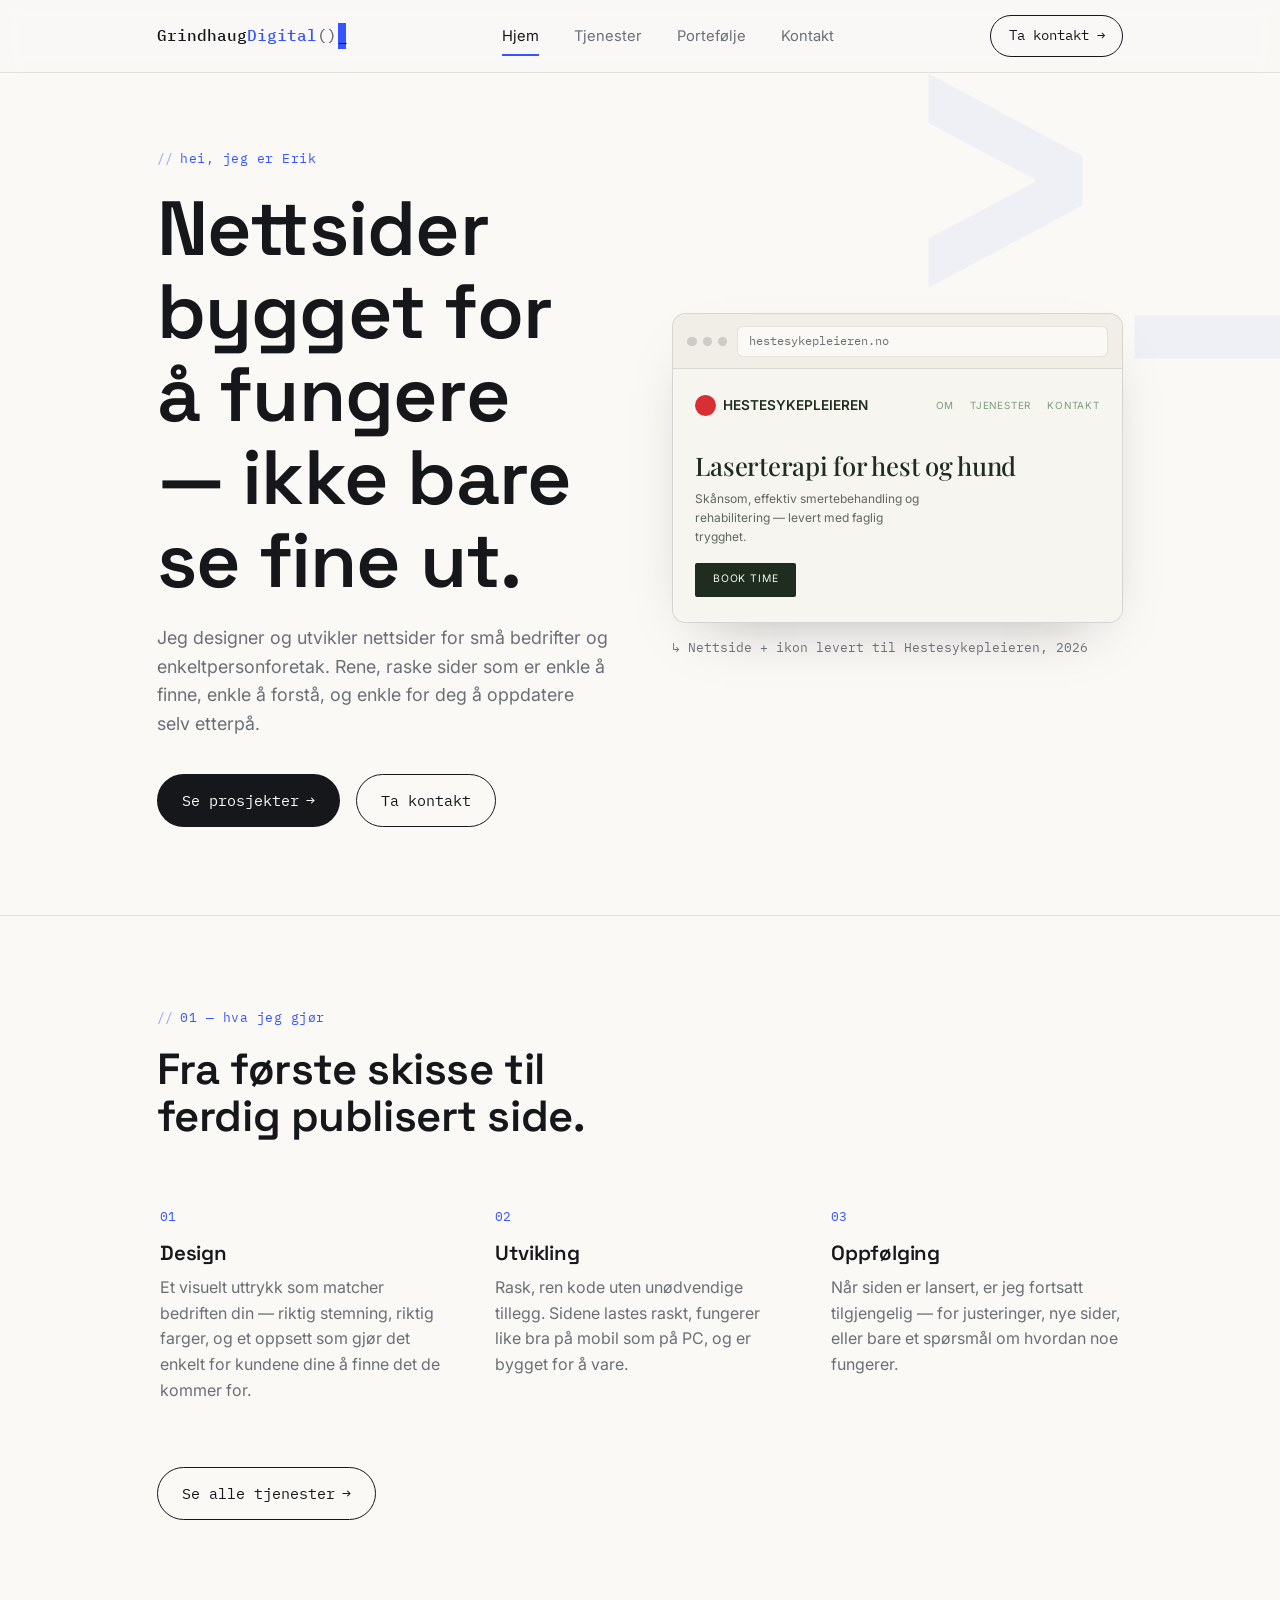
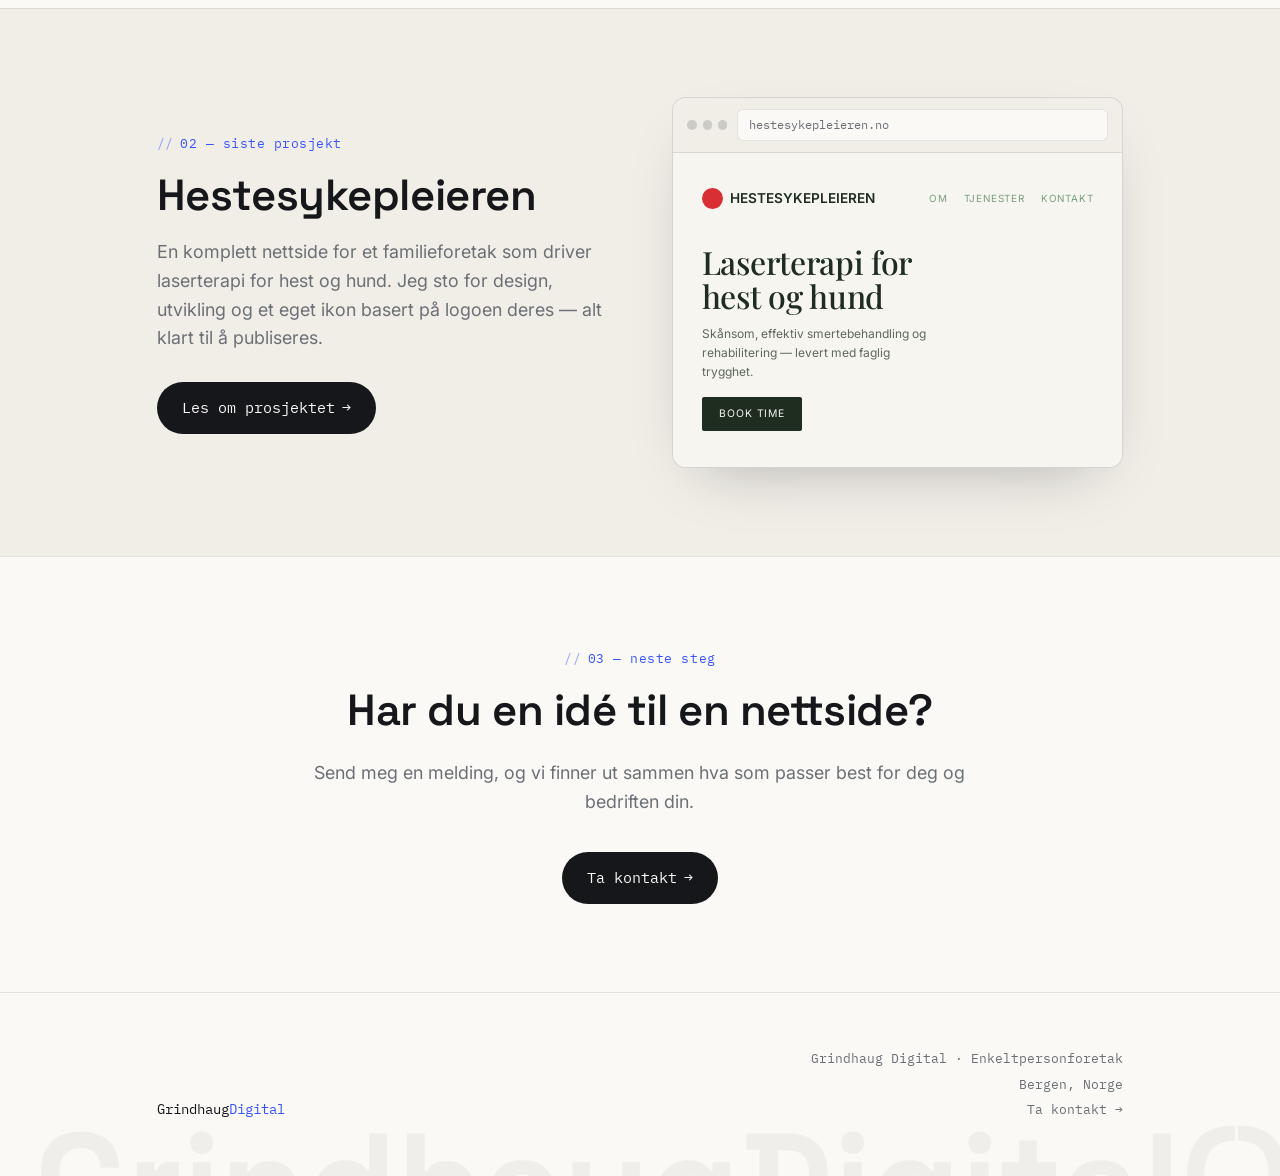
==== index.html @ baaac8c5 "Add files via upload" ====
<!DOCTYPE html>
<html lang="no">
<head>
  <meta charset="UTF-8" />
  <meta name="viewport" content="width=device-width, initial-scale=1.0" />
  <title>Grindhaug Digital — Nettsider for små bedrifter</title>
  <meta name="description" content="Grindhaug Digital lager raske, ryddige nettsider for små bedrifter og enkeltpersonforetak. Design, utvikling og oppfølging — av Erik Grindhaug." />
  <link rel="preconnect" href="https://fonts.googleapis.com">
  <link href="https://fonts.googleapis.com/css2?family=Space+Grotesk:wght@500;600;700&family=Inter:wght@400;500;600&family=IBM+Plex+Mono:wght@400;500&family=Playfair+Display:wght@500&display=swap" rel="stylesheet">
  <link rel="stylesheet" href="styles.css">
</head>
<body>

  <nav class="nav">
    <div class="wrap">
      <a href="index.html" class="nav-logo">Grindhaug<span class="accent">Digital</span><span class="dim">()</span><span class="cursor">_</span></a>
      <ul class="nav-links">
        <li><a href="index.html" aria-current="page">Hjem</a></li>
        <li><a href="tjenester.html">Tjenester</a></li>
        <li><a href="portefolje.html">Portefølje</a></li>
        <li><a href="kontakt.html">Kontakt</a></li>
      </ul>
      <a href="kontakt.html" class="nav-cta">Ta kontakt →</a>
      <button class="nav-toggle" aria-label="Åpne meny" aria-expanded="false">☰</button>
    </div>
  </nav>

  <!-- ===== HERO ===== -->
  <section class="hero" style="padding-top: 4.5rem;">
    <span class="hero-glyph" aria-hidden="true">&gt;_</span>
    <div class="wrap grid-2" style="align-items: center; gap: 4rem;">
      <div class="reveal">
        <p class="eyebrow">hei, jeg er Erik</p>
        <h1 class="text-balance">Nettsider bygget for å fungere — ikke bare se fine ut.</h1>
        <p class="lede" style="margin-top: 1.4rem;">
          Jeg designer og utvikler nettsider for små bedrifter og enkeltpersonforetak.
          Rene, raske sider som er enkle å finne, enkle å forstå, og enkle for deg å
          oppdatere selv etterpå.
        </p>
        <div style="display: flex; gap: 1rem; margin-top: 2.2rem; flex-wrap: wrap;">
          <a href="portefolje.html" class="btn btn-primary">Se prosjekter <span class="btn-arrow">→</span></a>
          <a href="kontakt.html" class="btn btn-secondary">Ta kontakt</a>
        </div>
      </div>

      <div class="reveal" style="transition-delay: 0.15s;">
        <div class="browser">
          <div class="browser-bar">
            <div class="browser-dots"><span></span><span></span><span></span></div>
            <div class="browser-url">hestesykepleieren.no</div>
          </div>
          <div class="mock-hsp">
            <div class="mock-nav">
              <div class="mock-brand">
                <span class="mock-mark"></span> HESTESYKEPLEIEREN
              </div>
              <div class="mock-nav-links">
                <span>Om</span><span>Tjenester</span><span>Kontakt</span>
              </div>
            </div>
            <div class="mock-hero">
              <h4>Laserterapi for hest og hund</h4>
              <p>Skånsom, effektiv smertebehandling og rehabilitering — levert med faglig trygghet.</p>
              <span class="mock-cta">Book time</span>
            </div>
          </div>
        </div>
        <p style="font-family: var(--mono); font-size: 0.8rem; color: var(--ink-soft); margin-top: 0.9rem;">
          ↳ Nettside + ikon levert til Hestesykepleieren, 2026
        </p>
      </div>
    </div>
  </section>

  <!-- ===== HVA JEG GJØR ===== -->
  <section class="hairline">
    <div class="wrap">
      <div class="reveal">
        <p class="eyebrow">01 — hva jeg gjør</p>
        <h2 class="text-balance" style="max-width: 16em; margin-bottom: 3rem;">
          Fra første skisse til ferdig publisert side.
        </h2>
      </div>
      <div class="grid-3">
        <div class="feature reveal">
          <div class="card-number">01</div>
          <h3>Design</h3>
          <p style="margin-top: 0.7rem;">
            Et visuelt uttrykk som matcher bedriften din — riktig stemning, riktig
            farger, og et oppsett som gjør det enkelt for kundene dine å finne det
            de kommer for.
          </p>
        </div>
        <div class="feature reveal" style="transition-delay: 0.1s;">
          <div class="card-number">02</div>
          <h3>Utvikling</h3>
          <p style="margin-top: 0.7rem;">
            Rask, ren kode uten unødvendige tillegg. Sidene lastes raskt, fungerer
            like bra på mobil som på PC, og er bygget for å vare.
          </p>
        </div>
        <div class="feature reveal" style="transition-delay: 0.2s;">
          <div class="card-number">03</div>
          <h3>Oppfølging</h3>
          <p style="margin-top: 0.7rem;">
            Når siden er lansert, er jeg fortsatt tilgjengelig — for justeringer,
            nye sider, eller bare et spørsmål om hvordan noe fungerer.
          </p>
        </div>
      </div>
      <div style="margin-top: 2.8rem;">
        <a href="tjenester.html" class="btn btn-secondary">Se alle tjenester <span class="btn-arrow">→</span></a>
      </div>
    </div>
  </section>

  <!-- ===== SISTE PROSJEKT ===== -->
  <section class="hairline" style="background: var(--paper-alt);">
    <div class="wrap grid-2" style="align-items: center; gap: 4rem;">
      <div class="reveal" style="order: 2;">
        <div class="browser">
          <div class="browser-bar">
            <div class="browser-dots"><span></span><span></span><span></span></div>
            <div class="browser-url">hestesykepleieren.no</div>
          </div>
          <div class="mock-hsp" style="padding: 2.2rem 1.8rem;">
            <div class="mock-nav">
              <div class="mock-brand">
                <span class="mock-mark"></span> HESTESYKEPLEIEREN
              </div>
              <div class="mock-nav-links">
                <span>Om</span><span>Tjenester</span><span>Kontakt</span>
              </div>
            </div>
            <div class="mock-hero">
              <h4 style="font-size: 2rem;">Laserterapi for<br>hest og hund</h4>
              <p>Skånsom, effektiv smertebehandling og rehabilitering — levert med faglig trygghet.</p>
              <span class="mock-cta">Book time</span>
            </div>
          </div>
        </div>
      </div>
      <div class="reveal" style="order: 1; transition-delay: 0.1s;">
        <p class="eyebrow">02 — siste prosjekt</p>
        <h2 class="text-balance">Hestesykepleieren</h2>
        <p class="lede" style="margin-top: 1.2rem;">
          En komplett nettside for et familieforetak som driver laserterapi for
          hest og hund. Jeg sto for design, utvikling og et eget ikon basert på
          logoen deres — alt klart til å publiseres.
        </p>
        <div style="margin-top: 1.8rem;">
          <a href="portefolje.html" class="btn btn-primary">Les om prosjektet <span class="btn-arrow">→</span></a>
        </div>
      </div>
    </div>
  </section>

  <!-- ===== CTA ===== -->
  <section class="hairline">
    <div class="wrap reveal" style="text-align: center;">
      <p class="eyebrow" style="justify-content: center;">03 — neste steg</p>
      <h2 class="text-balance" style="margin: 0 auto 1.6rem; max-width: 22em;">
        Har du en idé til en nettside?
      </h2>
      <p class="lede" style="margin: 0 auto 2.2rem;">
        Send meg en melding, og vi finner ut sammen hva som passer best for deg
        og bedriften din.
      </p>
      <a href="kontakt.html" class="btn btn-primary">Ta kontakt <span class="btn-arrow">→</span></a>
    </div>
  </section>

  <footer class="footer hairline">
    <div class="wrap">
      <div class="footer-brand">Grindhaug<span style="color: var(--accent);">Digital</span></div>
      <div class="footer-meta">
        <span>Grindhaug Digital · Enkeltpersonforetak</span>
        <span>Bergen, Norge</span>
        <a href="kontakt.html">Ta kontakt →</a>
      </div>
    </div>
  </footer>

  <script src="script.js"></script>
</body>
</html>
---- styles.css ----
/* ============================================
   Grindhaug Digital — design tokens
   ============================================ */
:root {
  --paper:      #FAF9F6;
  --paper-alt:  #F1EEE8;
  --ink:        #15171B;
  --ink-soft:   #6B6F76;
  --line:       rgba(20, 20, 24, 0.10);
  --line-strong:rgba(20, 20, 24, 0.16);
  --accent:     #3654FF;
  --accent-ink: #1E2E99;
  --accent-soft:#E8ECFF;

  --display: "Space Grotesk", "Inter", sans-serif;
  --body:    "Inter", sans-serif;
  --mono:    "IBM Plex Mono", monospace;

  --container: 1120px;
  --gutter: 6vw;
}

* { margin: 0; padding: 0; box-sizing: border-box; }

html { scroll-behavior: smooth; }

body {
  background: var(--paper);
  color: var(--ink);
  font-family: var(--body);
  font-size: 16px;
  line-height: 1.6;
  -webkit-font-smoothing: antialiased;
}

img { display: block; max-width: 100%; }

a { color: inherit; text-decoration: none; }

::selection { background: var(--accent); color: var(--paper); }

:focus-visible {
  outline: 2px solid var(--accent);
  outline-offset: 3px;
}

/* ============================================
   Layout helpers
   ============================================ */
.wrap {
  max-width: var(--container);
  margin: 0 auto;
  padding: 0 var(--gutter);
}

section { padding: 5.5rem 0; }

.hairline {
  border-top: 1px solid var(--line);
}

/* eyebrow / code-comment label */
.eyebrow {
  display: inline-flex;
  align-items: center;
  gap: 0.5em;
  font-family: var(--mono);
  font-size: 0.8rem;
  letter-spacing: 0.04em;
  color: var(--accent);
  margin-bottom: 1.1rem;
}
.eyebrow::before { content: "//"; opacity: 0.55; }

/* ============================================
   Typography
   ============================================ */
h1, h2, h3, h4 {
  font-family: var(--display);
  font-weight: 600;
  line-height: 1.08;
  letter-spacing: -0.01em;
}

h1 { font-size: clamp(2.9rem, 6vw, 5.2rem); }
h2 { font-size: clamp(1.9rem, 3.4vw, 2.8rem); }
h3 { font-size: clamp(1.15rem, 1.6vw, 1.4rem); }

p  { color: var(--ink-soft); max-width: 38em; }
.lede { font-size: clamp(1.05rem, 1.4vw, 1.25rem); }

.text-balance { text-wrap: balance; }

/* ============================================
   Hero background glyph (signature)
   ============================================ */
.hero {
  position: relative;
  overflow: hidden;
}
.hero-glyph {
  position: absolute;
  top: -6rem;
  right: -3rem;
  font-family: var(--mono);
  font-weight: 700;
  font-size: clamp(14rem, 28vw, 26rem);
  line-height: 1;
  color: var(--accent);
  opacity: 0.05;
  pointer-events: none;
  user-select: none;
  z-index: 0;
}
.hero > .wrap { position: relative; z-index: 1; }

/* ============================================
   Scroll-reveal
   ============================================ */
.reveal {
  opacity: 0;
  transform: translateY(28px);
  transition: opacity 0.7s cubic-bezier(.2,.7,.2,1), transform 0.7s cubic-bezier(.2,.7,.2,1);
}
.reveal.visible {
  opacity: 1;
  transform: translateY(0);
}

/* ============================================
   Feature card hover (grid-3 items)
   ============================================ */
.feature {
  padding: 1.4rem;
  margin: -0.2rem -1.2rem;
  border-radius: 12px;
  transition: background 0.3s ease, transform 0.3s ease;
}
.feature:hover {
  background: var(--paper-alt);
  transform: translateY(-3px);
}

/* ============================================
   Nav
   ============================================ */
.nav {
  position: sticky;
  top: 0;
  z-index: 50;
  background: rgba(250, 249, 246, 0.86);
  backdrop-filter: blur(10px);
  border-bottom: 1px solid var(--line);
}
.nav .wrap {
  display: flex;
  align-items: center;
  justify-content: space-between;
  height: 4.5rem;
}
.nav-logo {
  font-family: var(--mono);
  font-size: 1rem;
  font-weight: 500;
  white-space: nowrap;
}
.nav-logo .dim { color: var(--ink-soft); }
.nav-logo .accent { color: var(--accent); }
.nav-logo .cursor {
  display: inline-block;
  width: 0.5em;
  margin-left: 0.05em;
  background: var(--accent);
  animation: blink 1.1s steps(1) infinite;
}
@keyframes blink { 50% { opacity: 0; } }

.nav-links {
  display: flex;
  align-items: center;
  gap: 2.2rem;
  list-style: none;
}
.nav-links a {
  font-size: 0.92rem;
  color: var(--ink-soft);
  transition: color 0.15s ease;
}
.nav-links a:hover,
.nav-links a[aria-current="page"] {
  color: var(--ink);
}
.nav-links a[aria-current="page"] {
  position: relative;
}
.nav-links a[aria-current="page"]::after {
  content: "";
  position: absolute;
  left: 0; right: 0; bottom: -0.65rem;
  height: 2px;
  background: var(--accent);
}

.nav-cta {
  font-family: var(--mono);
  font-size: 0.85rem;
  padding: 0.55rem 1.1rem;
  border: 1px solid var(--ink);
  border-radius: 999px;
  transition: background 0.15s ease, color 0.15s ease, border-color 0.15s ease;
}
.nav-cta:hover {
  background: var(--ink);
  color: var(--paper);
}

.nav-toggle {
  display: none;
  background: none;
  border: 1px solid var(--line-strong);
  border-radius: 8px;
  width: 2.5rem;
  height: 2.5rem;
  align-items: center;
  justify-content: center;
  font-family: var(--mono);
  font-size: 0.9rem;
}

/* ============================================
   Buttons
   ============================================ */
.btn {
  display: inline-flex;
  align-items: center;
  gap: 0.5em;
  font-family: var(--mono);
  font-size: 0.92rem;
  padding: 0.85rem 1.5rem;
  border-radius: 999px;
  border: 1px solid transparent;
  cursor: pointer;
  transition: transform 0.15s ease, background 0.15s ease, color 0.15s ease, border-color 0.15s ease;
}
.btn:hover { transform: translateY(-1px); }

.btn-primary {
  background: var(--ink);
  color: var(--paper);
}
.btn-primary:hover { background: var(--accent); }

.btn-secondary {
  background: transparent;
  color: var(--ink);
  border-color: var(--ink);
}
.btn-secondary:hover {
  border-color: var(--accent);
  color: var(--accent);
}

.btn-arrow { transition: transform 0.15s ease; }
.btn:hover .btn-arrow { transform: translateX(3px); }

/* ============================================
   Browser-frame component (signature element)
   ============================================ */
.browser {
  border-radius: 14px;
  border: 1px solid var(--line-strong);
  background: var(--paper);
  overflow: hidden;
  box-shadow: 0 24px 60px -32px rgba(20, 20, 24, 0.35);
  transition: transform 0.4s cubic-bezier(.2,.8,.2,1), box-shadow 0.4s ease;
}
.browser:hover {
  transform: translateY(-6px);
  box-shadow: 0 34px 80px -28px rgba(20, 20, 24, 0.45);
}
.browser-bar {
  display: flex;
  align-items: center;
  gap: 0.6rem;
  padding: 0.7rem 0.9rem;
  background: var(--paper-alt);
  border-bottom: 1px solid var(--line);
}
.browser-dots { display: flex; gap: 0.35rem; flex-shrink: 0; }
.browser-dots span {
  width: 0.6rem; height: 0.6rem;
  border-radius: 50%;
  background: var(--line-strong);
}
.browser-url {
  font-family: var(--mono);
  font-size: 0.78rem;
  color: var(--ink-soft);
  background: var(--paper);
  border: 1px solid var(--line);
  border-radius: 6px;
  padding: 0.3rem 0.7rem;
  flex: 1;
  overflow: hidden;
  white-space: nowrap;
  text-overflow: ellipsis;
}

/* Hestesykepleieren mini-mockup, in its own brand palette */
.mock-hsp {
  --m-forest:#1e2d1f; --m-sage:#7a9e7e; --m-gold:#c8a84b; --m-mist:#f7f5f0;
  background: var(--m-mist);
  padding: 1.6rem 1.4rem;
  font-family: var(--body);
}
.mock-hsp .mock-nav {
  display: flex; align-items: center; justify-content: space-between;
  margin-bottom: 2.2rem;
}
.mock-hsp .mock-brand {
  display: flex; align-items: center; gap: 0.45rem;
  font-weight: 600; color: var(--m-forest); font-size: 0.85rem;
}
.mock-hsp .mock-mark {
  width: 1.3rem; height: 1.3rem; border-radius: 50%;
  background: #D92E33; position: relative; flex-shrink: 0;
}
.mock-hsp .mock-nav-links {
  display: flex; gap: 1rem; font-size: 0.62rem; letter-spacing: 0.08em;
  text-transform: uppercase; color: var(--m-sage);
}
.mock-hsp .mock-hero h4 {
  font-family: 'Playfair Display', serif;
  color: var(--m-forest);
  font-size: 1.6rem;
  font-weight: 500;
  margin-bottom: 0.6rem;
}
.mock-hsp .mock-hero p {
  font-size: 0.75rem;
  color: var(--m-forest);
  opacity: 0.7;
  max-width: 20em;
  margin-bottom: 1rem;
}
.mock-hsp .mock-cta {
  display: inline-block;
  font-size: 0.65rem;
  letter-spacing: 0.08em;
  text-transform: uppercase;
  color: var(--m-mist);
  background: var(--m-forest);
  padding: 0.55rem 1.1rem;
  border-radius: 2px;
}

/* ============================================
   Footer
   ============================================ */
.footer {
  padding: 3.5rem 0;
  position: relative;
  overflow: hidden;
}
.footer::before {
  content: "GrindhaugDigital()";
  position: absolute;
  right: -1%;
  bottom: -0.55em;
  font-family: var(--display);
  font-weight: 700;
  font-size: clamp(3rem, 11vw, 9rem);
  line-height: 1;
  color: var(--ink);
  opacity: 0.045;
  white-space: nowrap;
  pointer-events: none;
  z-index: 0;
}
.footer .wrap { position: relative; z-index: 1; }
.footer .wrap {
  display: flex;
  flex-wrap: wrap;
  gap: 2rem;
  justify-content: space-between;
  align-items: flex-end;
}
.footer-brand {
  font-family: var(--mono);
  font-size: 0.9rem;
}
.footer-meta {
  font-family: var(--mono);
  font-size: 0.8rem;
  color: var(--ink-soft);
  display: flex;
  flex-direction: column;
  gap: 0.3rem;
  text-align: right;
}
.footer-meta a:hover { color: var(--accent); }

/* ============================================
   Reusable grid / cards
   ============================================ */
.grid-3 {
  display: grid;
  grid-template-columns: repeat(3, 1fr);
  gap: 2.5rem;
}
.grid-2 {
  display: grid;
  grid-template-columns: 1fr 1fr;
  gap: 3rem;
}

.card-number {
  font-family: var(--mono);
  font-size: 0.8rem;
  color: var(--accent);
  margin-bottom: 0.9rem;
}

.divider-list > * {
  border-top: 1px solid var(--line);
  padding: 2.6rem 0;
}
.divider-list > *:first-child { border-top: none; }

/* ============================================
   Page header (sub-pages)
   ============================================ */
.page-head {
  padding: 4rem 0 3rem;
}

/* ============================================
   Responsive
   ============================================ */
@media (max-width: 880px) {
  .grid-3 { grid-template-columns: 1fr; gap: 2.2rem; }
  .grid-2 { grid-template-columns: 1fr; gap: 2.5rem; }
  section { padding: 3.5rem 0; }

  .nav-links, .nav-cta { display: none; }
  .nav-toggle { display: flex; }

  .nav.open .nav-links {
    display: flex;
    flex-direction: column;
    align-items: flex-start;
    gap: 1.2rem;
    position: absolute;
    top: 4.5rem; left: 0; right: 0;
    background: var(--paper);
    border-bottom: 1px solid var(--line);
    padding: 1.5rem var(--gutter) 2rem;
  }
  .nav.open .nav-cta {
    display: inline-flex;
    position: absolute;
    top: 4.5rem; left: 0; right: 0;
    margin: 0;
  }
  .nav.open .nav-links a[aria-current="page"]::after { display: none; }

  .footer .wrap { flex-direction: column; align-items: flex-start; }
  .footer-meta { text-align: left; }
}

@media (prefers-reduced-motion: reduce) {
  * { transition: none !important; animation: none !important; scroll-behavior: auto !important; }
}
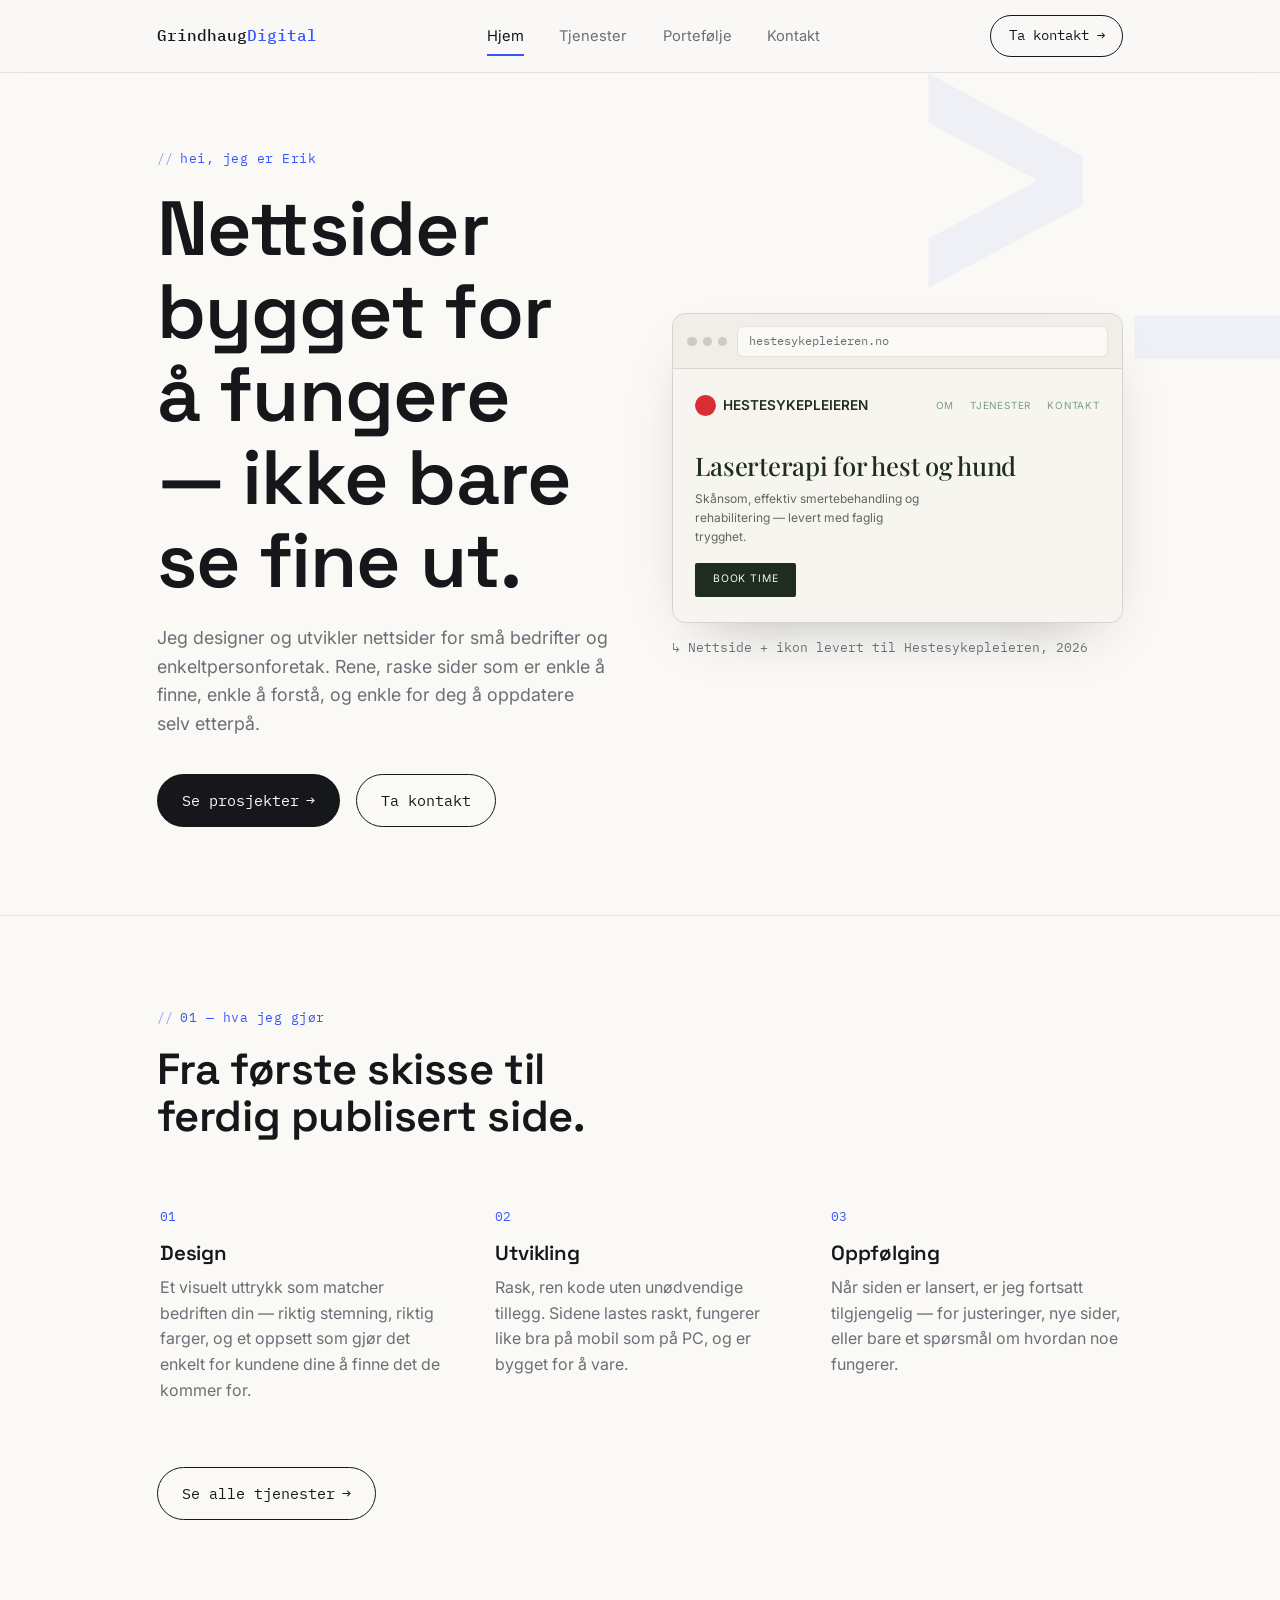
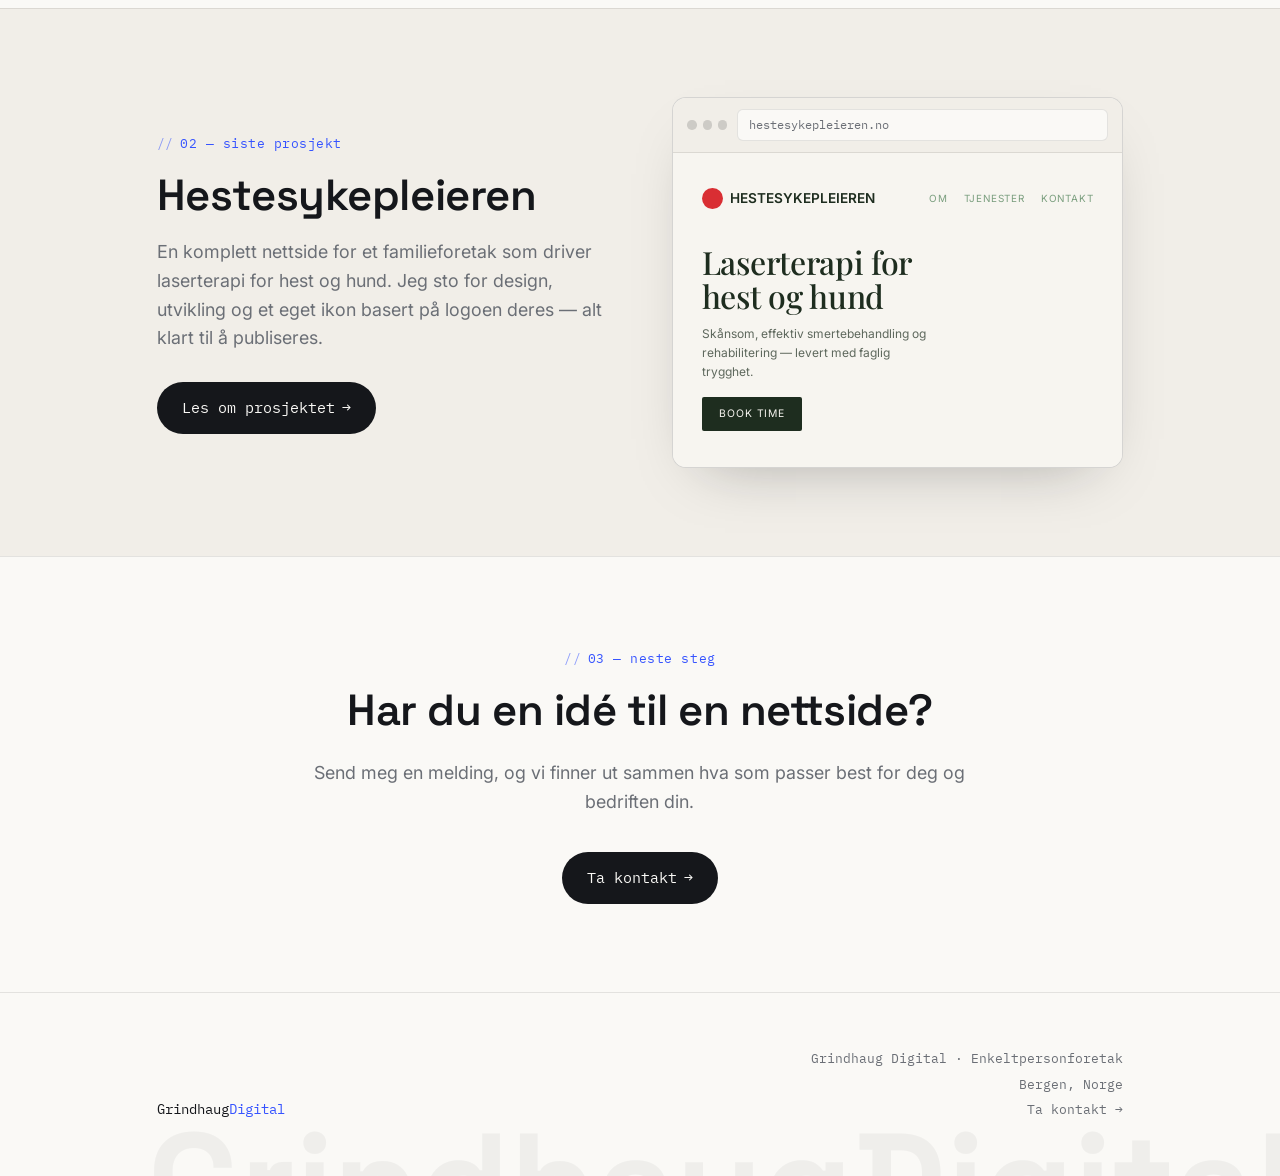
==== commit ce5526ea: "Add files via upload" ====
--- a/index.html
+++ b/index.html
@@ -13,7 +13,7 @@
 
   <nav class="nav">
     <div class="wrap">
-      <a href="index.html" class="nav-logo">Grindhaug<span class="accent">Digital</span><span class="dim">()</span><span class="cursor">_</span></a>
+      <a href="index.html" class="nav-logo">Grindhaug<span class="accent">Digital</span></a>
       <ul class="nav-links">
         <li><a href="index.html" aria-current="page">Hjem</a></li>
         <li><a href="tjenester.html">Tjenester</a></li>
--- a/styles.css
+++ b/styles.css
@@ -164,16 +164,7 @@
   font-weight: 500;
   white-space: nowrap;
 }
-.nav-logo .dim { color: var(--ink-soft); }
 .nav-logo .accent { color: var(--accent); }
-.nav-logo .cursor {
-  display: inline-block;
-  width: 0.5em;
-  margin-left: 0.05em;
-  background: var(--accent);
-  animation: blink 1.1s steps(1) infinite;
-}
-@keyframes blink { 50% { opacity: 0; } }
 
 .nav-links {
   display: flex;
@@ -363,7 +354,7 @@
   overflow: hidden;
 }
 .footer::before {
-  content: "GrindhaugDigital()";
+  content: "GrindhaugDigital";
   position: absolute;
   right: -1%;
   bottom: -0.55em;
